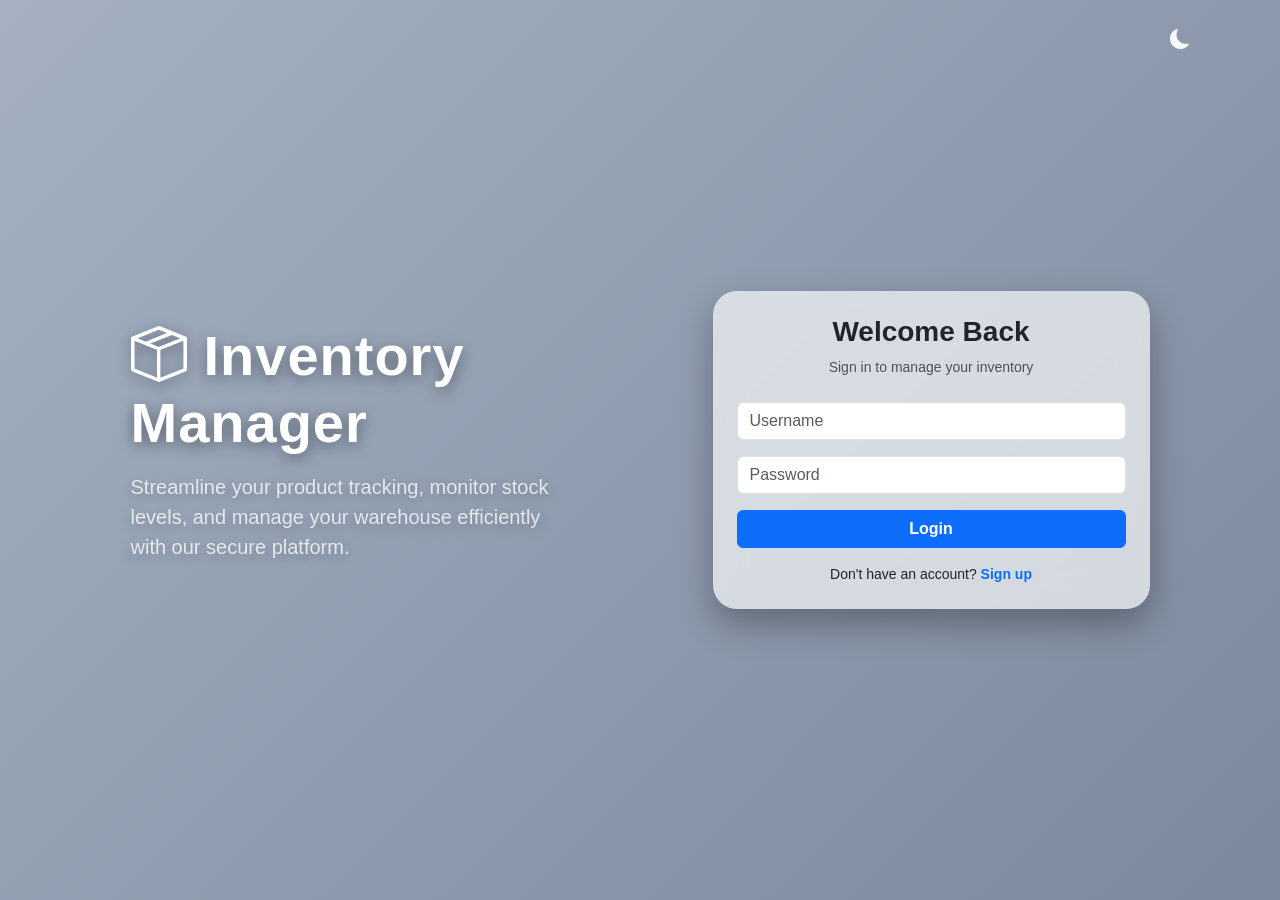
==== frontend/about.html @ 906c6367 "feat: Implement JWT auth UI and redesign application aesthetic - Created a complete authentication f" ====
<!DOCTYPE html>
<html lang="en">

<head>
    <meta charset="UTF-8">
    <meta name="viewport" content="width=device-width, initial-scale=1.0">
    <title>About - Inventory Manager</title>
    <link href="https://cdn.jsdelivr.net/npm/bootstrap@5.3.8/dist/css/bootstrap.min.css" rel="stylesheet">
    <link rel="stylesheet" href="https://cdn.jsdelivr.net/npm/bootstrap-icons@1.10.5/font/bootstrap-icons.css">
    <link rel="stylesheet" href="style.css">
</head>

<body>
    <!-- Navbar -->
    <nav class="navbar navbar-expand-lg glass-nav shadow-sm sticky-top">
        <div class="container">
            <a class="navbar-brand brand-title" href="index.html">📦 Inventory Manager</a>
            <button class="navbar-toggler shadow-none border-0" type="button" data-bs-toggle="collapse" data-bs-target="#dashboardNav">
                <span class="navbar-toggler-icon"></span>
            </button>
            <div class="collapse navbar-collapse" id="dashboardNav">
                <ul class="navbar-nav ms-lg-4 me-auto fw-medium">
                    <li class="nav-item"><a class="nav-link active fw-bold" href="about.html">About</a></li>
                    <li class="nav-item"><a class="nav-link" href="contact.html">Contact</a></li>
                </ul>
                <div class="d-flex align-items-center mt-3 mt-lg-0">
                    <a href="https://github.com/GitbyShantanu/Inventory-Management-System" target="_blank" class="btn btn-outline-light border-0 shadow-none me-2" title="View Source Code">
                        <i class="bi bi-github fs-5"></i> 
                    </a>
                    <button id="themeToggle" class="btn btn-outline-light border-0 shadow-none" title="Toggle Theme">
                        <i id="themeIcon" class="bi bi-moon-fill fs-5"></i>
                    </button>
                    <button id="logoutBtn" class="btn btn-danger btn-sm ms-3 fw-bold shadow-sm">
                        <i class="bi bi-box-arrow-right"></i> Logout
                    </button>
                </div>
            </div>
        </div>
    </nav>

    <div class="container py-5 min-vh-100">
        <div class="row justify-content-center">
            <div class="col-lg-7 col-md-9">
                <div class="card p-4 p-md-5 shadow-lg border-0" style="border-radius: 1.5rem; background-color: rgba(var(--bs-body-bg-rgb), 0.85); backdrop-filter: blur(15px); -webkit-backdrop-filter: blur(15px);">
                    <div class="text-center mb-5">
                        <i class="bi bi-box-seam opacity-50 mb-3 d-inline-block" style="font-size: 2.5rem;"></i>
                        <h3 class="fw-bold" style="letter-spacing: 0.5px;">About Inventory Manager</h3>
                        <p class="fs-6 opacity-75 fw-light mt-3 px-md-4" style="line-height: 1.7;">
                            A production-ready REST API built to demonstrate modern full-stack architecture, focusing on performance, security, and exceptional user experience.
                        </p>
                    </div>

                    <div class="text-center mb-4">
                        <small class="text-uppercase fw-bold opacity-50" style="letter-spacing: 1px;">Core Features</small>
                    </div>
                    
                    <div class="row g-4 mb-5">
                        <div class="col-sm-6">
                            <div class="d-flex align-items-start">
                                <i class="bi bi-shield-check fs-5 opacity-50 me-3 mt-1"></i>
                                <div>
                                    <h6 class="fw-bold mb-1">JWT Security</h6>
                                    <p class="small opacity-75 mb-0">Role-based token authentication.</p>
                                </div>
                            </div>
                        </div>
                        <div class="col-sm-6">
                            <div class="d-flex align-items-start">
                                <i class="bi bi-database-gear fs-5 opacity-50 me-3 mt-1"></i>
                                <div>
                                    <h6 class="fw-bold mb-1">Seamless CRUD</h6>
                                    <p class="small opacity-75 mb-0">Efficient partial updates & routing.</p>
                                </div>
                            </div>
                        </div>
                        <div class="col-sm-6">
                            <div class="d-flex align-items-start">
                                <i class="bi bi-search fs-5 opacity-50 me-3 mt-1"></i>
                                <div>
                                    <h6 class="fw-bold mb-1">Smart Search</h6>
                                    <p class="small opacity-75 mb-0">Debounced filtering & pagination.</p>
                                </div>
                            </div>
                        </div>
                        <div class="col-sm-6">
                            <div class="d-flex align-items-start">
                                <i class="bi bi-activity fs-5 opacity-50 me-3 mt-1"></i>
                                <div>
                                    <h6 class="fw-bold mb-1">Error Handling</h6>
                                    <p class="small opacity-75 mb-0">Robust fallback states & toasts.</p>
                                </div>
                            </div>
                        </div>
                    </div>

                    <div class="text-center mb-3">
                        <small class="text-uppercase fw-bold opacity-50" style="letter-spacing: 1px;">Tech Stack</small>
                    </div>
                    <div class="d-flex flex-wrap justify-content-center gap-2">
                        <span class="badge border border-secondary-subtle text-body fw-normal px-3 py-2 rounded-pill bg-transparent">FastAPI</span>
                        <span class="badge border border-secondary-subtle text-body fw-normal px-3 py-2 rounded-pill bg-transparent">Python 3.11</span>
                        <span class="badge border border-secondary-subtle text-body fw-normal px-3 py-2 rounded-pill bg-transparent">SQLAlchemy</span>
                        <span class="badge border border-secondary-subtle text-body fw-normal px-3 py-2 rounded-pill bg-transparent">PostgreSQL</span>
                        <span class="badge border border-secondary-subtle text-body fw-normal px-3 py-2 rounded-pill bg-transparent">Bootstrap 5</span>
                        <span class="badge border border-secondary-subtle text-body fw-normal px-3 py-2 rounded-pill bg-transparent">JS (ES6)</span>
                    </div>
                </div>
            </div>
        </div>
    </div>

    <!-- Footer -->
    <footer class="text-center py-4 border-top border-light border-opacity-10">
        <div class="text-white opacity-75 small mb-1">
            Powered by <strong class="text-white">FastAPI</strong> & <strong class="text-white">Bootstrap</strong>
        </div>
        <div class="text-white opacity-50 small">
            &copy; 2026 Shantanu Deshmukh
        </div>
    </footer>

    <script src="https://cdn.jsdelivr.net/npm/bootstrap@5.3.2/dist/js/bootstrap.bundle.min.js"></script>
    <script>
        // Auth Bouncer
        if (!localStorage.getItem("token")) window.location.href = "login.html";
        
        // Logout
        document.getElementById("logoutBtn").addEventListener("click", () => {
            localStorage.removeItem("token");
            window.location.href = "login.html";
        });

        // Theme logic
        const themeToggle = document.getElementById("themeToggle");
        const themeIcon = document.getElementById("themeIcon");
        function setTheme(theme) {
            document.documentElement.setAttribute("data-bs-theme", theme);
            localStorage.setItem("theme", theme);
            themeIcon.className = theme === "dark" ? "bi bi-sun-fill fs-5" : "bi bi-moon-fill fs-5";
        }
        setTheme(localStorage.getItem("theme") || "light");
        themeToggle.addEventListener("click", () => {
            const newTheme = document.documentElement.getAttribute("data-bs-theme") === "dark" ? "light" : "dark";
            themeIcon.classList.add("rotate-effect");
            setTimeout(() => {
                setTheme(newTheme);
                themeIcon.classList.remove("rotate-effect");
            }, 150);
        });
    </script>
</body>
</html>
---- frontend/style.css ----
:root {
    /* Brighter slate gradient for Light Mode */
    --bg-gradient: linear-gradient(135deg, #94a3b8, #64748b);
}

[data-bs-theme="dark"] {
    /* The deeper slate gradient for Dark Mode */
    --bg-gradient: linear-gradient(135deg, #64748b, #1e293b); /* Made starting color slightly brighter */
}

body {
    min-height: 100vh;

    /* Original blue gradient: linear-gradient(135deg, #4f46e5, #0ea5e9) */
    background: var(--bg-gradient);
    background-attachment: fixed;
    
    background-size: cover;
    font-family: Arial;
    transition: background 0.3s ease;
    position: relative;
    z-index: 0;
}

/* Dark mode overlay to dim and blur the background */
body::before {
    content: "";
    position: fixed;
    top: 0;
    left: 0;
    width: 100%;
    height: 100%;
    background: rgba(0, 0, 0, 0);
    backdrop-filter: blur(0px);
    -webkit-backdrop-filter: blur(0px);
    z-index: -1;
    transition: background 0.3s ease, backdrop-filter 0.3s ease, -webkit-backdrop-filter 0.3s ease;
    pointer-events: none;
}

[data-bs-theme="dark"] body::before {
    background: rgba(0, 0, 0, 0.15); /* Significantly reduced opacity to let the premium gradient shine through */
    backdrop-filter: blur(10px);
    -webkit-backdrop-filter: blur(10px);
}

.card {
    border-radius: 12px;
}

h1 {
    font-weight: bolder;
    letter-spacing: 1px;
}

h5 {
    font-weight: bold;
    color: tomato;
}

label {
    font-weight: bold;
}

.table-container {
    overflow-y: auto;
}

.table-container table {
    margin-bottom: 0;
}

.overlay {
  position: fixed;
  top: 0;
  left: 0;
  width: 100%;
  height: 100%;
  background: rgba(0, 0, 0, 0.632);

  display: none;
  justify-content: center;
  align-items: center;

  z-index: 1000;
}

.custom-modal {
  background: var(--bs-body-bg);
  color: var(--bs-body-color);
  padding: 20px;
  width: 350px;
  border-radius: 10px;

  box-shadow: 0 10px 25px rgba(0,0,0,0.3);
  animation: fadeIn 0.2s ease-in-out;
}

@keyframes fadeIn {
  from {
    transform: scale(0.9);
    opacity: 0;
  }
  to {
    transform: scale(1);
    opacity: 1;
  }
}

/* Smooth theme transition effect */
body, .card, .custom-modal, .form-control, .table, th, td {
    transition: background-color 0.3s ease, color 0.3s ease, border-color 0.3s ease !important;
}

/* Theme icon animation */
#themeIcon {
    display: inline-block;
    transition: transform 0.3s ease, opacity 0.3s ease;
}
.rotate-effect {
    transform: rotate(180deg) scale(0.5);
    opacity: 0;
}

/* Glassmorphism Navbar */
.glass-nav {
    background: rgba(255, 255, 255, 0.1) !important;
    backdrop-filter: blur(10px);
    -webkit-backdrop-filter: blur(10px);
    border-bottom: 1px solid rgba(255, 255, 255, 0.2);
}

[data-bs-theme="dark"] .glass-nav {
    background: rgba(0, 0, 0, 0.3) !important;
    border-bottom: 1px solid rgba(255, 255, 255, 0.05);
}

/* Sleek Navbar Brand Title */
.brand-title {
    font-size: 1.4rem;
    font-weight: 800;
    letter-spacing: 0.5px;
    color: rgba(255, 255, 255, 0.95) !important;
    text-shadow: 0 2px 10px rgba(0, 0, 0, 0.15);
}

/* Smooth Lift Hover Effect */
.hover-lift {
    transition: transform 0.2s ease, box-shadow 0.2s ease !important;
}
.hover-lift:hover {
    transform: translateY(-3px);
    box-shadow: 0 8px 20px rgba(0, 0, 0, 0.1) !important;
}
[data-bs-theme="dark"] .hover-lift:hover {
    box-shadow: 0 8px 20px rgba(0, 0, 0, 0.4) !important;
}
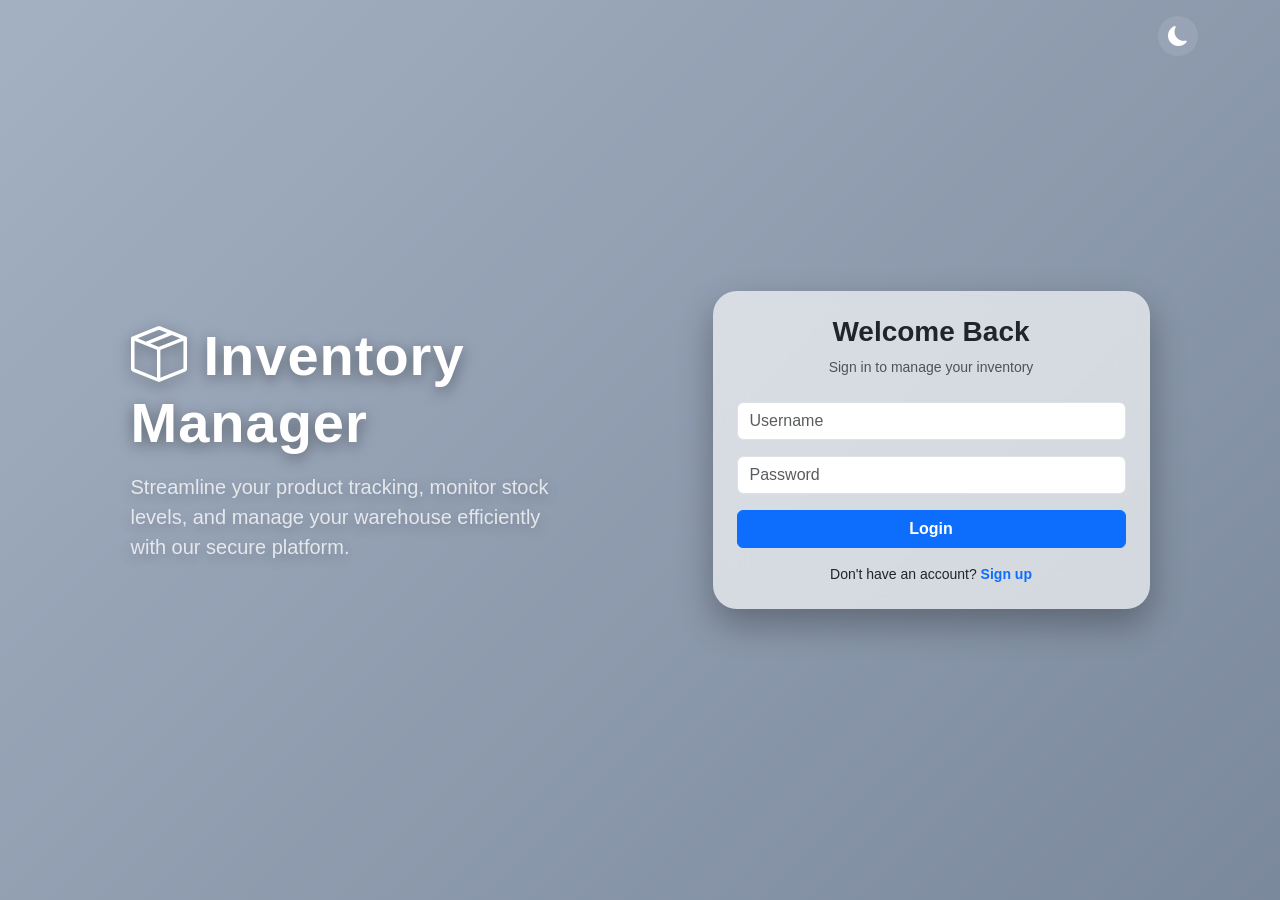
==== commit 4d9ff784: "feat: enhance navigation and add profile modal functionality across multiple pages" ====
--- a/frontend/about.html
+++ b/frontend/about.html
@@ -5,33 +5,46 @@
     <meta charset="UTF-8">
     <meta name="viewport" content="width=device-width, initial-scale=1.0">
     <title>About - Inventory Manager</title>
+    <link rel="icon" href="data:image/svg+xml,<svg xmlns=%22http://www.w3.org/2000/svg%22 viewBox=%220 0 100 100%22><text y=%22.9em%22 font-size=%2290%22>📦</text></svg>">
     <link href="https://cdn.jsdelivr.net/npm/bootstrap@5.3.8/dist/css/bootstrap.min.css" rel="stylesheet">
     <link rel="stylesheet" href="https://cdn.jsdelivr.net/npm/bootstrap-icons@1.10.5/font/bootstrap-icons.css">
     <link rel="stylesheet" href="style.css">
+    <script>
+        const theme = localStorage.getItem("theme") || "light";
+        document.documentElement.setAttribute("data-bs-theme", theme);
+        
+        if (!localStorage.getItem("token")) {
+            window.location.replace("login.html");
+        }
+    </script>
 </head>
 
 <body>
     <!-- Navbar -->
-    <nav class="navbar navbar-expand-lg glass-nav shadow-sm sticky-top">
+    <nav class="navbar navbar-expand-lg glass-nav shadow-sm sticky-top py-3" data-bs-theme="dark">
         <div class="container">
             <a class="navbar-brand brand-title" href="index.html">📦 Inventory Manager</a>
-            <button class="navbar-toggler shadow-none border-0" type="button" data-bs-toggle="collapse" data-bs-target="#dashboardNav">
+            <button class="navbar-toggler shadow-none border-0 bg-light bg-opacity-10" type="button" data-bs-toggle="collapse" data-bs-target="#dashboardNav">
                 <span class="navbar-toggler-icon"></span>
             </button>
             <div class="collapse navbar-collapse" id="dashboardNav">
-                <ul class="navbar-nav ms-lg-4 me-auto fw-medium">
-                    <li class="nav-item"><a class="nav-link active fw-bold" href="about.html">About</a></li>
-                    <li class="nav-item"><a class="nav-link" href="contact.html">Contact</a></li>
+                <ul class="navbar-nav ms-lg-5 me-auto fw-medium gap-lg-3 mt-3 mt-lg-0 text-center">
+                    <li class="nav-item"><a class="nav-link custom-nav-link active fw-bold" href="about.html">About</a></li>
+                    <li class="nav-item"><a class="nav-link custom-nav-link" href="contact.html">Contact</a></li>
+                    <li class="nav-item d-none" id="adminUsersLink"><a class="nav-link custom-nav-link" href="admin.html"><i class="bi bi-people-fill"></i> Users</a></li>
                 </ul>
-                <div class="d-flex align-items-center mt-3 mt-lg-0">
-                    <a href="https://github.com/GitbyShantanu/Inventory-Management-System" target="_blank" class="btn btn-outline-light border-0 shadow-none me-2" title="View Source Code">
+                <div class="d-flex align-items-center justify-content-center gap-2 mt-4 mt-lg-0 pb-3 pb-lg-0">
+                    <a href="https://github.com/GitbyShantanu/Inventory-Management-System" target="_blank" class="nav-icon-btn" title="View Source Code">
                         <i class="bi bi-github fs-5"></i> 
                     </a>
-                    <button id="themeToggle" class="btn btn-outline-light border-0 shadow-none" title="Toggle Theme">
+                    <button id="themeToggle" class="nav-icon-btn border-0" title="Toggle Theme">
                         <i id="themeIcon" class="bi bi-moon-fill fs-5"></i>
                     </button>
-                    <button id="logoutBtn" class="btn btn-danger btn-sm ms-3 fw-bold shadow-sm">
-                        <i class="bi bi-box-arrow-right"></i> Logout
+                    <button id="profileBtn" class="nav-icon-btn border-0" title="My Profile">
+                        <i class="bi bi-person-circle fs-5"></i>
+                    </button>
+                    <button id="logoutBtn" class="btn btn-danger bg-opacity-75 border-0 rounded-pill px-4 ms-2 fw-bold hover-lift d-flex align-items-center">
+                        <i class="bi bi-box-arrow-right me-2"></i> Logout
                     </button>
                 </div>
             </div>
@@ -98,11 +111,12 @@
                     </div>
                     <div class="d-flex flex-wrap justify-content-center gap-2">
                         <span class="badge border border-secondary-subtle text-body fw-normal px-3 py-2 rounded-pill bg-transparent">FastAPI</span>
-                        <span class="badge border border-secondary-subtle text-body fw-normal px-3 py-2 rounded-pill bg-transparent">Python 3.11</span>
+                        <span class="badge border border-secondary-subtle text-body fw-normal px-3 py-2 rounded-pill bg-transparent">Python 3.12</span>
                         <span class="badge border border-secondary-subtle text-body fw-normal px-3 py-2 rounded-pill bg-transparent">SQLAlchemy</span>
                         <span class="badge border border-secondary-subtle text-body fw-normal px-3 py-2 rounded-pill bg-transparent">PostgreSQL</span>
+                        <span class="badge border border-secondary-subtle text-body fw-normal px-3 py-2 rounded-pill bg-transparent">Pydantic</span>
                         <span class="badge border border-secondary-subtle text-body fw-normal px-3 py-2 rounded-pill bg-transparent">Bootstrap 5</span>
-                        <span class="badge border border-secondary-subtle text-body fw-normal px-3 py-2 rounded-pill bg-transparent">JS (ES6)</span>
+                        <span class="badge border border-secondary-subtle text-body fw-normal px-3 py-2 rounded-pill bg-transparent">JS (ES6)</span> 
                     </div>
                 </div>
             </div>
@@ -121,12 +135,15 @@
 
     <script src="https://cdn.jsdelivr.net/npm/bootstrap@5.3.2/dist/js/bootstrap.bundle.min.js"></script>
     <script>
-        // Auth Bouncer
-        if (!localStorage.getItem("token")) window.location.href = "login.html";
-        
+        // UI Role Enforcement
+        if (localStorage.getItem("role") === "admin") {
+            document.getElementById("adminUsersLink").classList.remove("d-none");
+        }
+
         // Logout
         document.getElementById("logoutBtn").addEventListener("click", () => {
             localStorage.removeItem("token");
+            localStorage.removeItem("role");
             window.location.href = "login.html";
         });
 
@@ -147,6 +164,45 @@
                 themeIcon.classList.remove("rotate-effect");
             }, 150);
         });
+
+        // Profile Modal Logic
+        const profileModalOverlay = document.getElementById("profileModalOverlay");
+        const profileBtn = document.getElementById("profileBtn");
+        async function loadMyProfile() {
+            document.getElementById("profileName").textContent = "Loading...";
+            document.getElementById("profileUsername").textContent = "Loading...";
+            document.getElementById("profileEmail").textContent = "Loading...";
+            document.getElementById("profileRole").textContent = "Loading...";
+            document.getElementById("profileRole").className = "badge bg-secondary";
+            try {
+                const res = await fetch("https://inventory-management-system-cjr4.onrender.com/users/me", {
+                    headers: { "Authorization": `Bearer ${localStorage.getItem("token")}` }
+                });
+                if (!res.ok) {
+                    if (res.status === 401) {
+                        localStorage.removeItem("token");
+                        localStorage.removeItem("role");
+                        window.location.href = "login.html?expired=true";
+                        return;
+                    }
+                    throw new Error("Failed to load profile");
+                }
+                const user = await res.json();
+                document.getElementById("profileName").textContent = user.name || "N/A";
+                document.getElementById("profileUsername").textContent = user.username;
+                document.getElementById("profileEmail").textContent = user.email;
+                const roleBadge = document.getElementById("profileRole");
+                roleBadge.textContent = user.role.toUpperCase();
+                roleBadge.className = user.role === 'admin' ? 'badge bg-danger' : 'badge bg-primary';
+            } catch (error) {
+                console.error("Error loading profile:", error);
+                closeProfileModal();
+            }
+        }
+        function openProfileModal() { profileModalOverlay.style.display = "flex"; loadMyProfile(); }
+        function closeProfileModal() { profileModalOverlay.style.display = "none"; }
+        if (profileModalOverlay) profileModalOverlay.addEventListener("click", (e) => { if (e.target === profileModalOverlay) closeProfileModal(); });
+        if (profileBtn) profileBtn.addEventListener("click", openProfileModal);
     </script>
 </body>
 </html>
--- a/frontend/style.css
+++ b/frontend/style.css
@@ -144,6 +144,53 @@
     text-shadow: 0 2px 10px rgba(0, 0, 0, 0.15);
 }
 
+/* Custom Nav Link Hover Effect */
+.custom-nav-link {
+    color: rgba(255, 255, 255, 0.75) !important;
+    transition: color 0.3s ease;
+    position: relative;
+    padding-bottom: 0.3rem;
+}
+.custom-nav-link:hover, .custom-nav-link.active {
+    color: #ffffff !important;
+}
+.custom-nav-link::after {
+    content: '';
+    position: absolute;
+    width: 0;
+    height: 2px;
+    bottom: 0;
+    left: 50%;
+    background-color: #ffffff;
+    transition: all 0.3s ease;
+    transform: translateX(-50%);
+    border-radius: 2px;
+}
+.custom-nav-link:hover::after, .custom-nav-link.active::after {
+    width: 70%;
+}
+
+/* Premium Nav Icon Buttons */
+.nav-icon-btn {
+    width: 40px;
+    height: 40px;
+    display: flex;
+    align-items: center;
+    justify-content: center;
+    border-radius: 50%;
+    background: rgba(255, 255, 255, 0.1);
+    color: #fff;
+    border: 1px solid rgba(255, 255, 255, 0.1);
+    transition: all 0.3s ease;
+    text-decoration: none;
+}
+.nav-icon-btn:hover {
+    background: rgba(255, 255, 255, 0.25);
+    color: #fff;
+    transform: translateY(-3px);
+    box-shadow: 0 8px 15px rgba(0, 0, 0, 0.15);
+}
+
 /* Smooth Lift Hover Effect */
 .hover-lift {
     transition: transform 0.2s ease, box-shadow 0.2s ease !important;
